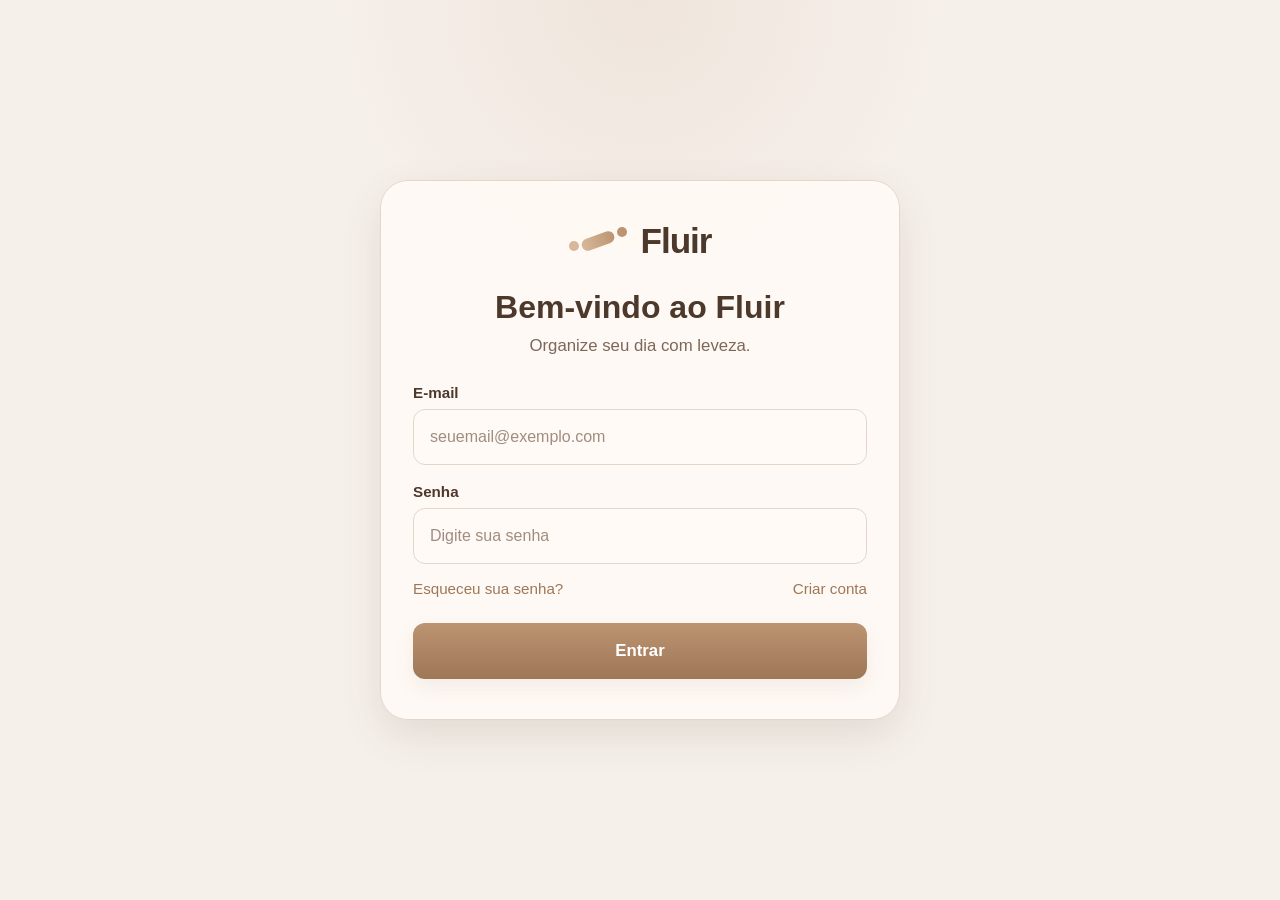
==== index.html @ 63156b7a "Add files via upload" ====
<!DOCTYPE html>
<html lang="pt-BR" data-theme="claro">
<head>
  <meta charset="UTF-8" />
  <meta name="viewport" content="width=device-width, initial-scale=1.0" />
  <title>Fluir | Login</title>

  <link rel="stylesheet" href="./assets/css/global.css" />
  <link rel="stylesheet" href="./assets/css/components.css" />
  <link rel="stylesheet" href="./assets/css/login.css" />
</head>
<body>
  <main class="login-page">
    <section class="login-card">
      <div class="brand">
        <div class="brand-icon">
          <span class="dot dot-left"></span>
          <span class="curve"></span>
          <span class="dot dot-right"></span>
        </div>
        <h1>Fluir</h1>
      </div>

      <div class="login-header">
        <h2>Bem-vindo ao Fluir</h2>
        <p>Organize seu dia com leveza.</p>
      </div>

      <form id="loginForm" class="login-form">
        <div class="input-group">
          <label for="email">E-mail</label>
          <input
            type="email"
            id="email"
            name="email"
            placeholder="seuemail@exemplo.com"
            required
          />
        </div>

        <div class="input-group">
          <label for="senha">Senha</label>
          <input
            type="password"
            id="senha"
            name="senha"
            placeholder="Digite sua senha"
            required
          />
        </div>

        <div class="login-links">
          <a href="#" id="forgotPassword">Esqueceu sua senha?</a>
          <a href="#" id="registerLink">Criar conta</a>
        </div>

        <button type="submit" class="btn-primary">Entrar</button>
      </form>
    </section>
  </main>

  <script src="./assets/js/core/storage.js"></script>
  <script src="./assets/js/core/session.js"></script>
  <script src="./assets/js/core/theme.js"></script>
  <script src="./assets/js/core/utils.js"></script>

  <script src="./assets/js/services/user.service.js"></script>
  <script src="./assets/js/services/preferences.service.js"></script>

  <script src="./assets/js/ui/toast.js"></script>
  <script src="./assets/js/app-init.js"></script>
  <script src="./assets/js/pages/auth.js"></script>
</body>
</html>
---- assets/css/global.css ----
:root,
html[data-theme="claro"] {
  --bg: #f6f0eb;
  --surface: #fffaf6;
  --surface-2: #f2e8df;
  --border: #e4d6ca;

  --text: #4d382c;
  --text-soft: #7d6759;

  --primary: #bc9471;
  --primary-dark: #9e7757;
  --primary-light: #d8b89a;

  --white: #ffffff;
  --danger: #b96b6b;
  --success: #6f8f68;

  --shadow-sm: 0 8px 20px rgba(93, 62, 39, 0.08);
  --shadow-md: 0 16px 40px rgba(93, 62, 39, 0.12);

  --radius-sm: 12px;
  --radius-md: 20px;
  --radius-lg: 28px;

  --transition: 0.25s ease;
}

html[data-theme="escuro"] {
  --bg: #201814;
  --surface: #2b211c;
  --surface-2: #352922;
  --border: #44342c;

  --text: #f3e9df;
  --text-soft: #ccb8aa;

  --primary: #c69a72;
  --primary-dark: #ac7f59;
  --primary-light: #dfbf9d;

  --white: #ffffff;
  --danger: #d59c96;
  --success: #9fbc93;

  --shadow-sm: 0 8px 20px rgba(0, 0, 0, 0.2);
  --shadow-md: 0 16px 40px rgba(0, 0, 0, 0.28);

  --radius-sm: 12px;
  --radius-md: 20px;
  --radius-lg: 28px;

  --transition: 0.25s ease;
}

html[data-theme="sepia"] {
  --bg: #efe2d3;
  --surface: #fbf3eb;
  --surface-2: #ead9c7;
  --border: #dbc6b1;

  --text: #5a4132;
  --text-soft: #8a6e5b;

  --primary: #b98a62;
  --primary-dark: #966845;
  --primary-light: #ddbc9c;

  --white: #ffffff;
  --danger: #b97972;
  --success: #78936e;

  --shadow-sm: 0 8px 20px rgba(93, 62, 39, 0.08);
  --shadow-md: 0 16px 40px rgba(93, 62, 39, 0.14);

  --radius-sm: 12px;
  --radius-md: 20px;
  --radius-lg: 28px;

  --transition: 0.25s ease;
}

* {
  margin: 0;
  padding: 0;
  box-sizing: border-box;
}

html {
  font-size: 16px;
  scroll-behavior: smooth;
}

body {
  min-height: 100vh;
  background: var(--bg);
  color: var(--text);
  font-family: "Nunito", "Segoe UI", Arial, sans-serif;
  transition: background 0.25s ease, color 0.25s ease;
}

button,
input,
textarea,
select {
  font: inherit;
}

button {
  cursor: pointer;
  border: none;
}

a {
  text-decoration: none;
  color: inherit;
}

img {
  display: block;
  max-width: 100%;
}
---- assets/css/components.css ----
.toast {
  position: fixed;
  right: 24px;
  bottom: 24px;
  min-width: 240px;
  max-width: 320px;
  padding: 14px 18px;
  border-radius: 14px;
  background: var(--surface);
  border: 1px solid var(--border);
  box-shadow: var(--shadow-md);
  color: var(--text);
  opacity: 0;
  transform: translateY(16px);
  transition: var(--transition);
  z-index: 9999;
}

.toast.show {
  opacity: 1;
  transform: translateY(0);
}

.toast-success {
  border-left: 4px solid var(--success);
}

.toast-error {
  border-left: 4px solid var(--danger);
}

.btn-small-link {
  display: inline-flex;
  align-items: center;
  justify-content: center;
  height: 40px;
  padding: 0 14px;
  border-radius: 12px;
  background: var(--surface-2);
  color: var(--text);
  font-weight: 600;
}
---- assets/css/login.css ----
.login-page {
  min-height: 100vh;
  display: flex;
  align-items: center;
  justify-content: center;
  padding: 24px;
  background:
    radial-gradient(circle at top, rgba(188, 148, 113, 0.12), transparent 30%),
    var(--bg);
}

.login-card {
  width: 100%;
  max-width: 520px;
  background: rgba(255, 250, 246, 0.92);
  border: 1px solid var(--border);
  border-radius: var(--radius-lg);
  box-shadow: var(--shadow-md);
  padding: 40px 32px;
  backdrop-filter: blur(10px);
}

.brand {
  display: flex;
  align-items: center;
  justify-content: center;
  gap: 14px;
  margin-bottom: 28px;
}

.brand h1 {
  font-size: 2.2rem;
  font-weight: 700;
  letter-spacing: -0.03em;
  color: var(--text);
}

.brand-icon {
  position: relative;
  width: 58px;
  height: 28px;
}

.brand-icon .dot {
  position: absolute;
  width: 10px;
  height: 10px;
  border-radius: 50%;
  background: var(--primary-light);
}

.brand-icon .dot-left {
  left: 0;
  bottom: 4px;
}

.brand-icon .dot-right {
  right: 0;
  top: 0;
  background: var(--primary);
}

.brand-icon .curve {
  position: absolute;
  left: 12px;
  right: 12px;
  top: 8px;
  height: 12px;
  border-radius: 999px;
  background: linear-gradient(90deg, #d8b89a 0%, #bc9471 100%);
  transform: rotate(-20deg);
}

.login-header {
  text-align: center;
  margin-bottom: 28px;
}

.login-header h2 {
  font-size: 2rem;
  margin-bottom: 10px;
  color: var(--text);
}

.login-header p {
  color: var(--text-soft);
  font-size: 1.05rem;
}

.login-form {
  display: flex;
  flex-direction: column;
  gap: 18px;
}

.input-group {
  display: flex;
  flex-direction: column;
  gap: 8px;
}

.input-group label {
  font-size: 0.95rem;
  font-weight: 600;
  color: var(--text);
}

.input-group input {
  width: 100%;
  height: 56px;
  padding: 0 16px;
  border: 1px solid var(--border);
  border-radius: var(--radius-sm);
  background: var(--surface);
  color: var(--text);
  transition: var(--transition);
}

.input-group input::placeholder {
  color: #a18d80;
}

.input-group input:focus {
  outline: none;
  border-color: var(--primary);
  box-shadow: 0 0 0 4px rgba(188, 148, 113, 0.16);
}

.login-links {
  display: flex;
  justify-content: space-between;
  align-items: center;
  gap: 12px;
  margin-top: -2px;
  margin-bottom: 8px;
}

.login-links a {
  font-size: 0.95rem;
  color: var(--primary-dark);
  transition: var(--transition);
}

.login-links a:hover {
  opacity: 0.8;
}

.btn-primary {
  width: 100%;
  height: 56px;
  border-radius: var(--radius-sm);
  background: linear-gradient(180deg, var(--primary) 0%, var(--primary-dark) 100%);
  color: var(--white);
  font-size: 1.05rem;
  font-weight: 700;
  transition: var(--transition);
  box-shadow: var(--shadow-sm);
}

.btn-primary:hover {
  transform: translateY(-1px);
  filter: brightness(1.02);
}

.form-message {
  min-height: 24px;
  text-align: center;
  font-size: 0.95rem;
  color: var(--danger);
}

.form-message.success {
  color: var(--success);
}

@media (max-width: 600px) {
  .login-card {
    padding: 32px 20px;
  }

  .brand h1 {
    font-size: 1.9rem;
  }

  .login-header h2 {
    font-size: 1.7rem;
  }

  .login-links {
    flex-direction: column;
    align-items: flex-start;
  }
}
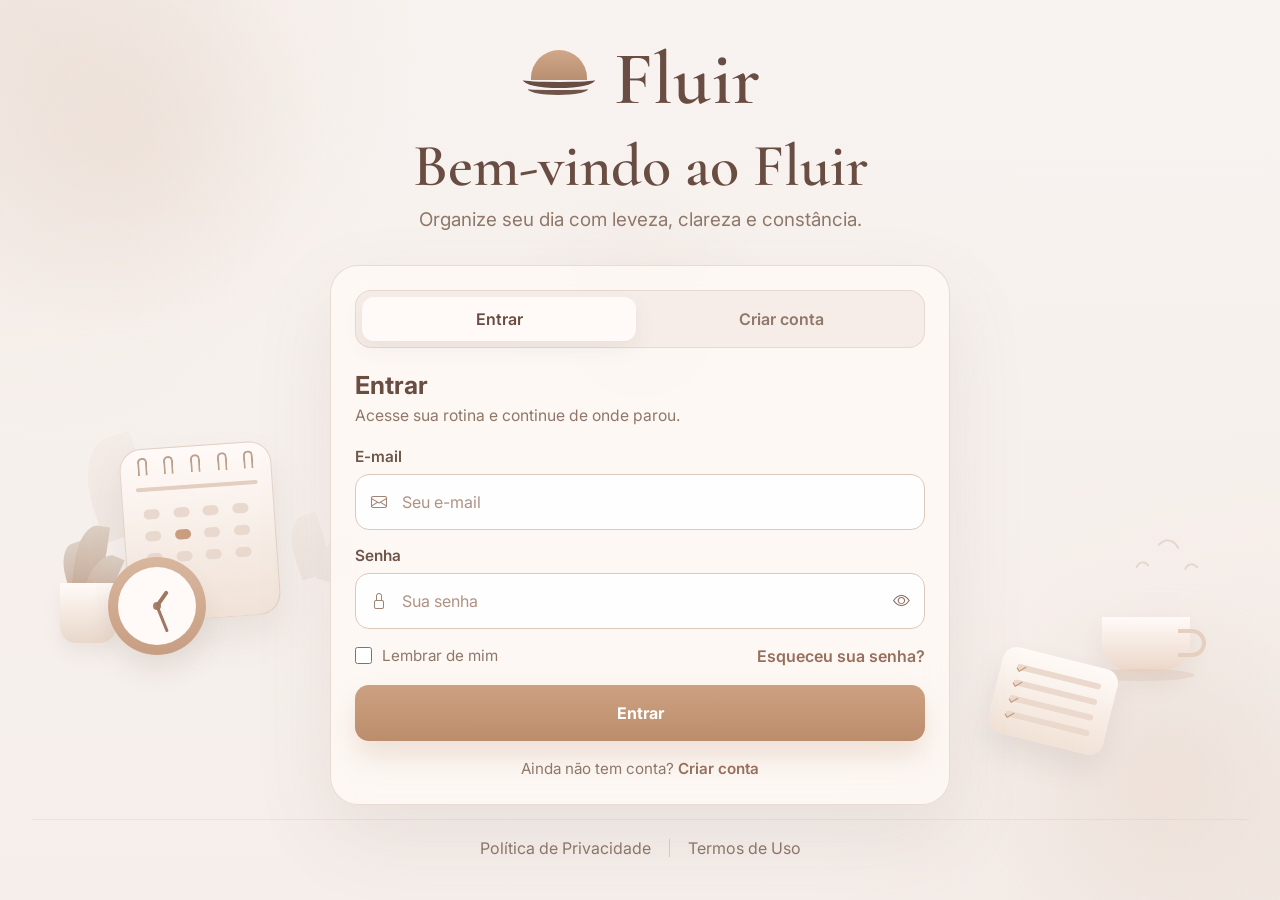
==== commit 9dd0ae77: "Nova versão completa do Fluir" ====
--- a/index.html
+++ b/index.html
@@ -1,74 +1,357 @@
-<!DOCTYPE html>
-<html lang="pt-BR" data-theme="claro">
-<head>
-  <meta charset="UTF-8" />
-  <meta name="viewport" content="width=device-width, initial-scale=1.0" />
-  <title>Fluir | Login</title>
-
-  <link rel="stylesheet" href="./assets/css/global.css" />
-  <link rel="stylesheet" href="./assets/css/components.css" />
-  <link rel="stylesheet" href="./assets/css/login.css" />
-</head>
-<body>
-  <main class="login-page">
-    <section class="login-card">
-      <div class="brand">
-        <div class="brand-icon">
-          <span class="dot dot-left"></span>
-          <span class="curve"></span>
-          <span class="dot dot-right"></span>
-        </div>
-        <h1>Fluir</h1>
-      </div>
-
-      <div class="login-header">
-        <h2>Bem-vindo ao Fluir</h2>
-        <p>Organize seu dia com leveza.</p>
-      </div>
-
-      <form id="loginForm" class="login-form">
-        <div class="input-group">
-          <label for="email">E-mail</label>
-          <input
-            type="email"
-            id="email"
-            name="email"
-            placeholder="seuemail@exemplo.com"
-            required
-          />
-        </div>
-
-        <div class="input-group">
-          <label for="senha">Senha</label>
-          <input
-            type="password"
-            id="senha"
-            name="senha"
-            placeholder="Digite sua senha"
-            required
-          />
-        </div>
-
-        <div class="login-links">
-          <a href="#" id="forgotPassword">Esqueceu sua senha?</a>
-          <a href="#" id="registerLink">Criar conta</a>
-        </div>
-
-        <button type="submit" class="btn-primary">Entrar</button>
-      </form>
-    </section>
-  </main>
-
-  <script src="./assets/js/core/storage.js"></script>
-  <script src="./assets/js/core/session.js"></script>
-  <script src="./assets/js/core/theme.js"></script>
-  <script src="./assets/js/core/utils.js"></script>
-
-  <script src="./assets/js/services/user.service.js"></script>
-  <script src="./assets/js/services/preferences.service.js"></script>
-
-  <script src="./assets/js/ui/toast.js"></script>
-  <script src="./assets/js/app-init.js"></script>
-  <script src="./assets/js/pages/auth.js"></script>
-</body>
+<!DOCTYPE html>
+<html lang="pt-BR">
+<head>
+  <!-- ========================================
+       CONFIGURAÇÕES BÁSICAS
+  ========================================= -->
+  <meta charset="UTF-8" />
+  <meta name="viewport" content="width=device-width, initial-scale=1.0" />
+  <title>Fluir | Acesso</title>
+
+  <!-- ========================================
+       FONTES
+  ========================================= -->
+  <link rel="preconnect" href="https://fonts.googleapis.com">
+  <link rel="preconnect" href="https://fonts.gstatic.com" crossorigin>
+  <link
+    href="https://fonts.googleapis.com/css2?family=Cormorant+Garamond:wght@500;600;700&family=Inter:wght@400;500;600;700&display=swap"
+    rel="stylesheet"
+  />
+
+  <!-- ========================================
+       ÍCONES
+  ========================================= -->
+  <link
+    rel="stylesheet"
+    href="https://cdn.jsdelivr.net/npm/bootstrap-icons@1.11.3/font/bootstrap-icons.min.css"
+  />
+
+  <!-- ========================================
+       CSS DA TELA DE LOGIN/CADASTRO
+  ========================================= -->
+  <link rel="stylesheet" href="css/style.css" />
+</head>
+<body>
+  <main class="auth-page">
+    <!-- ========================================
+         ELEMENTOS DECORATIVOS DE FUNDO
+    ========================================= -->
+    <div class="bg-orb bg-orb-1"></div>
+    <div class="bg-orb bg-orb-2"></div>
+    <div class="bg-orb bg-orb-3"></div>
+
+    <section class="auth-shell">
+      <!-- ========================================
+           TOPO / MARCA / TEXTO PRINCIPAL
+      ========================================= -->
+      <header class="brand-header">
+        <div class="brand">
+          <!-- Logo visual do Fluir -->
+          <div class="brand-mark" aria-hidden="true">
+            <span class="brand-sun"></span>
+            <span class="brand-wave brand-wave-1"></span>
+            <span class="brand-wave brand-wave-2"></span>
+          </div>
+
+          <!-- Nome da marca -->
+          <div class="brand-text">
+            <h1>Fluir</h1>
+          </div>
+        </div>
+
+        <!-- Título e subtítulo dinâmicos -->
+        <div class="hero-copy">
+          <h2 id="heroTitle">Bem-vindo ao Fluir</h2>
+          <p id="heroSubtitle">Organize seu dia com leveza, clareza e constância.</p>
+        </div>
+      </header>
+
+      <!-- ========================================
+           ÁREA PRINCIPAL DA AUTENTICAÇÃO
+      ========================================= -->
+      <section class="auth-stage">
+        <!-- ========================================
+             ILUSTRAÇÃO DECORATIVA ESQUERDA
+        ========================================= -->
+        <aside class="auth-visual" aria-hidden="true">
+          <div class="visual-leaf visual-leaf-1"></div>
+          <div class="visual-leaf visual-leaf-2"></div>
+
+          <div class="desk-scene">
+            <div class="plant">
+              <span class="plant-leaf leaf-a"></span>
+              <span class="plant-leaf leaf-b"></span>
+              <span class="plant-leaf leaf-c"></span>
+              <span class="plant-pot"></span>
+            </div>
+
+            <div class="calendar-card">
+              <div class="calendar-rings">
+                <span></span><span></span><span></span><span></span><span></span>
+              </div>
+
+              <div class="calendar-top-line"></div>
+
+              <div class="calendar-grid">
+                <span></span><span></span><span></span><span></span>
+                <span></span><span class="active"></span><span></span><span></span>
+                <span></span><span></span><span></span><span></span>
+              </div>
+            </div>
+
+            <div class="clock">
+              <div class="clock-face">
+                <span class="clock-dot"></span>
+                <span class="clock-hand hour"></span>
+                <span class="clock-hand minute"></span>
+              </div>
+            </div>
+          </div>
+        </aside>
+
+        <!-- ========================================
+             CARD CENTRAL DE LOGIN/CADASTRO
+        ========================================= -->
+        <section class="auth-card">
+          <!-- Botões para alternar entre Entrar e Criar conta -->
+          <div class="card-top">
+            <div class="segment-control" role="tablist" aria-label="Alternar formulários">
+              <button
+                class="segment-btn active"
+                id="showLoginBtn"
+                type="button"
+                role="tab"
+                aria-selected="true"
+              >
+                Entrar
+              </button>
+
+              <button
+                class="segment-btn"
+                id="showRegisterBtn"
+                type="button"
+                role="tab"
+                aria-selected="false"
+              >
+                Criar conta
+              </button>
+            </div>
+          </div>
+
+          <div class="form-area">
+            <!-- ========================================
+                 FORMULÁRIO DE LOGIN
+            ========================================= -->
+            <form id="loginForm" class="auth-form active" novalidate>
+              <div class="form-header">
+                <h3>Entrar</h3>
+                <p>Acesse sua rotina e continue de onde parou.</p>
+              </div>
+
+              <div class="field">
+                <label for="loginEmail">E-mail</label>
+                <div class="input-wrap">
+                  <i class="bi bi-envelope"></i>
+                  <input
+                    id="loginEmail"
+                    name="loginEmail"
+                    type="email"
+                    placeholder="Seu e-mail"
+                    autocomplete="email"
+                  />
+                </div>
+              </div>
+
+              <div class="field">
+                <label for="loginPassword">Senha</label>
+                <div class="input-wrap password-wrap">
+                  <i class="bi bi-lock"></i>
+                  <input
+                    id="loginPassword"
+                    name="loginPassword"
+                    type="password"
+                    placeholder="Sua senha"
+                    autocomplete="current-password"
+                  />
+                  <!-- Botão de mostrar/ocultar senha -->
+                  <button
+                    class="password-toggle"
+                    type="button"
+                    data-toggle-password="loginPassword"
+                    aria-label="Mostrar ou ocultar senha"
+                  >
+                    <i class="bi bi-eye"></i>
+                  </button>
+                </div>
+              </div>
+
+              <!-- Opções extras do login -->
+              <div class="form-row">
+                <label class="check-control">
+                  <input type="checkbox" id="rememberMe" />
+                  <span>Lembrar de mim</span>
+                </label>
+
+                <a href="#" class="inline-link">Esqueceu sua senha?</a>
+              </div>
+
+              <!-- Botão principal -->
+              <button type="submit" class="primary-btn">
+                Entrar
+              </button>
+
+              <!-- Troca para cadastro -->
+              <p class="switch-text">
+                Ainda não tem conta?
+                <button type="button" class="text-btn" id="switchToRegister">
+                  Criar conta
+                </button>
+              </p>
+            </form>
+
+            <!-- ========================================
+                 FORMULÁRIO DE CADASTRO
+            ========================================= -->
+            <form id="registerForm" class="auth-form" novalidate>
+              <div class="form-header">
+                <h3>Criar conta</h3>
+                <p>Comece a organizar sua rotina com mais clareza.</p>
+              </div>
+
+              <div class="field">
+                <label for="registerName">Nome completo</label>
+                <div class="input-wrap">
+                  <i class="bi bi-person"></i>
+                  <input
+                    id="registerName"
+                    name="registerName"
+                    type="text"
+                    placeholder="Seu nome completo"
+                    autocomplete="name"
+                  />
+                </div>
+              </div>
+
+              <div class="field">
+                <label for="registerEmail">E-mail</label>
+                <div class="input-wrap">
+                  <i class="bi bi-envelope"></i>
+                  <input
+                    id="registerEmail"
+                    name="registerEmail"
+                    type="email"
+                    placeholder="Seu melhor e-mail"
+                    autocomplete="email"
+                  />
+                </div>
+              </div>
+
+              <div class="field">
+                <label for="registerPassword">Senha</label>
+                <div class="input-wrap password-wrap">
+                  <i class="bi bi-lock"></i>
+                  <input
+                    id="registerPassword"
+                    name="registerPassword"
+                    type="password"
+                    placeholder="Crie uma senha segura"
+                    autocomplete="new-password"
+                  />
+                  <button
+                    class="password-toggle"
+                    type="button"
+                    data-toggle-password="registerPassword"
+                    aria-label="Mostrar ou ocultar senha"
+                  >
+                    <i class="bi bi-eye"></i>
+                  </button>
+                </div>
+              </div>
+
+              <div class="field">
+                <label for="registerConfirmPassword">Confirmar senha</label>
+                <div class="input-wrap password-wrap">
+                  <i class="bi bi-shield-lock"></i>
+                  <input
+                    id="registerConfirmPassword"
+                    name="registerConfirmPassword"
+                    type="password"
+                    placeholder="Repita sua senha"
+                    autocomplete="new-password"
+                  />
+                  <button
+                    class="password-toggle"
+                    type="button"
+                    data-toggle-password="registerConfirmPassword"
+                    aria-label="Mostrar ou ocultar senha"
+                  >
+                    <i class="bi bi-eye"></i>
+                  </button>
+                </div>
+              </div>
+
+              <!-- Aceite dos termos -->
+              <label class="check-control terms-control">
+                <input type="checkbox" id="terms" />
+                <span>Concordo com os Termos de Uso e a Política de Privacidade</span>
+              </label>
+
+              <button type="submit" class="primary-btn">
+                Criar conta
+              </button>
+
+              <!-- Troca para login -->
+              <p class="switch-text">
+                Já tem uma conta?
+                <button type="button" class="text-btn" id="switchToLogin">
+                  Entrar
+                </button>
+              </p>
+            </form>
+
+            <!-- Área de mensagem dinâmica -->
+            <div id="formMessage" class="form-message" role="status" aria-live="polite"></div>
+          </div>
+        </section>
+
+        <!-- ========================================
+             ILUSTRAÇÃO DECORATIVA DIREITA
+        ========================================= -->
+        <aside class="auth-visual auth-visual-right" aria-hidden="true">
+          <div class="steam steam-1"></div>
+          <div class="steam steam-2"></div>
+          <div class="steam steam-3"></div>
+
+          <div class="cup-area">
+            <div class="cup"></div>
+            <div class="cup-shadow"></div>
+          </div>
+
+          <div class="notepad">
+            <div class="notepad-lines">
+              <span></span>
+              <span></span>
+              <span></span>
+              <span></span>
+            </div>
+          </div>
+        </aside>
+      </section>
+
+      <!-- ========================================
+           RODAPÉ
+      ========================================= -->
+      <footer class="auth-footer">
+        <a href="#">Política de Privacidade</a>
+        <span class="divider"></span>
+        <a href="#">Termos de Uso</a>
+      </footer>
+    </section>
+  </main>
+
+  <!-- ========================================
+       JS DA AUTENTICAÇÃO
+  ========================================= -->
+  <script src="js/script.js"></script>
+</body>
 </html>
--- a/css/style.css
+++ b/css/style.css
@@ -0,0 +1,935 @@
+/* ========================================
+   VARIÁVEIS GLOBAIS
+   Cores, sombras, bordas e transições
+======================================== */
+:root {
+  --bg: #f7f1ed;
+  --bg-soft: #f3ebe6;
+  --surface: rgba(255, 250, 247, 0.78);
+  --surface-strong: #fffaf7;
+  --border: #e8dad0;
+  --border-strong: #dcc8bc;
+  --text: #6e564a;
+  --text-soft: #8f7769;
+  --title: #694d42;
+  --primary: #c89c7d;
+  --primary-hover: #bb8c6a;
+  --primary-deep: #ae7e5d;
+  --shadow-lg: 0 30px 80px rgba(110, 86, 74, 0.10);
+  --shadow-md: 0 14px 34px rgba(110, 86, 74, 0.08);
+  --focus: 0 0 0 4px rgba(200, 156, 125, 0.16);
+  --radius-xl: 28px;
+  --radius-lg: 18px;
+  --radius-md: 14px;
+  --transition: 220ms ease;
+}
+
+/* ========================================
+   RESET BÁSICO
+======================================== */
+* {
+  margin: 0;
+  padding: 0;
+  box-sizing: border-box;
+}
+
+html {
+  font-size: 16px;
+}
+
+body {
+  min-height: 100vh;
+  font-family: "Inter", sans-serif;
+  color: var(--text);
+  background:
+    radial-gradient(circle at top left, rgba(222, 201, 186, 0.30), transparent 28%),
+    radial-gradient(circle at bottom right, rgba(226, 207, 194, 0.22), transparent 30%),
+    linear-gradient(180deg, #f8f3f0 0%, #f5eeea 100%);
+}
+
+button,
+input {
+  font: inherit;
+}
+
+button {
+  cursor: pointer;
+}
+
+a {
+  color: inherit;
+  text-decoration: none;
+}
+
+/* ========================================
+   ESTRUTURA PRINCIPAL DA TELA DE ACESSO
+======================================== */
+.auth-page {
+  min-height: 100vh;
+  display: grid;
+  place-items: center;
+  padding: 32px;
+  position: relative;
+  overflow: hidden;
+}
+
+.auth-shell {
+  width: 100%;
+  max-width: 1400px;
+  position: relative;
+  z-index: 2;
+}
+
+/* ========================================
+   TOPO / MARCA / TEXTO DE APRESENTAÇÃO
+======================================== */
+.brand-header {
+  text-align: center;
+  margin-bottom: 34px;
+}
+
+.brand {
+  display: inline-flex;
+  align-items: center;
+  gap: 16px;
+  margin-bottom: 18px;
+}
+
+/* Ícone visual da marca */
+.brand-mark {
+  position: relative;
+  width: 78px;
+  height: 58px;
+}
+
+.brand-sun {
+  position: absolute;
+  top: 0;
+  left: 11px;
+  width: 56px;
+  height: 30px;
+  border-radius: 56px 56px 0 0;
+  background: linear-gradient(180deg, #d0a789 0%, #b98f72 100%);
+}
+
+.brand-wave {
+  position: absolute;
+  left: 3px;
+  border-bottom: 6px solid var(--title);
+  border-radius: 50%;
+  background: transparent;
+}
+
+.brand-wave-1 {
+  top: 22px;
+  width: 72px;
+  height: 16px;
+}
+
+.brand-wave-2 {
+  top: 33px;
+  left: 8px;
+  width: 60px;
+  height: 12px;
+  border-bottom-width: 5px;
+  opacity: 0.95;
+}
+
+/* Nome da marca */
+.brand-text h1 {
+  font-family: "Cormorant Garamond", serif;
+  font-size: 4.7rem;
+  line-height: 1;
+  font-weight: 600;
+  letter-spacing: 0.2px;
+  color: var(--title);
+}
+
+/* Título e subtítulo do hero */
+.hero-copy h2 {
+  font-family: "Cormorant Garamond", serif;
+  font-size: 3.75rem;
+  line-height: 1.06;
+  font-weight: 600;
+  color: var(--title);
+  margin-bottom: 10px;
+}
+
+.hero-copy p {
+  font-size: 1.18rem;
+  color: var(--text-soft);
+}
+
+/* ========================================
+   ÁREA CENTRAL: ILUSTRAÇÕES + CARD
+======================================== */
+.auth-stage {
+  position: relative;
+  display: grid;
+  grid-template-columns: 1fr minmax(520px, 620px) 1fr;
+  align-items: center;
+  gap: 24px;
+  min-height: 470px;
+  margin-top: 8px;
+}
+
+/* ========================================
+   CARD PRINCIPAL DE LOGIN/CADASTRO
+======================================== */
+.auth-card {
+  position: relative;
+  z-index: 4;
+  background: var(--surface);
+  backdrop-filter: blur(18px);
+  -webkit-backdrop-filter: blur(18px);
+  border: 1px solid rgba(232, 218, 208, 0.95);
+  border-radius: var(--radius-xl);
+  box-shadow: var(--shadow-lg);
+  overflow: hidden;
+}
+
+.card-top {
+  padding: 24px 24px 0;
+}
+
+/* Botões Entrar / Criar conta */
+.segment-control {
+  display: flex;
+  background: #f6ede8;
+  border: 1px solid rgba(220, 200, 188, 0.55);
+  padding: 6px;
+  border-radius: 16px;
+  gap: 8px;
+}
+
+.segment-btn {
+  flex: 1;
+  border: none;
+  background: transparent;
+  color: var(--text-soft);
+  font-weight: 600;
+  border-radius: 12px;
+  padding: 12px 16px;
+  transition: var(--transition);
+}
+
+.segment-btn.active {
+  background: #fffaf7;
+  color: var(--title);
+  box-shadow: 0 8px 20px rgba(110, 86, 74, 0.08);
+}
+
+.form-area {
+  padding: 22px 24px 26px;
+}
+
+/* Formulários */
+.auth-form {
+  display: none;
+  animation: fadeUp 240ms ease;
+}
+
+.auth-form.active {
+  display: block;
+}
+
+/* Cabeçalho interno do formulário */
+.form-header {
+  margin-bottom: 22px;
+}
+
+.form-header h3 {
+  font-size: 1.55rem;
+  color: var(--title);
+  margin-bottom: 6px;
+}
+
+.form-header p {
+  color: var(--text-soft);
+  font-size: 0.98rem;
+}
+
+/* ========================================
+   CAMPOS DE FORMULÁRIO
+======================================== */
+.field {
+  margin-bottom: 16px;
+}
+
+.field label {
+  display: block;
+  margin-bottom: 8px;
+  font-size: 0.96rem;
+  font-weight: 600;
+  color: var(--text);
+}
+
+.input-wrap {
+  position: relative;
+  display: flex;
+  align-items: center;
+}
+
+.input-wrap i {
+  position: absolute;
+  left: 16px;
+  font-size: 1rem;
+  color: #a18372;
+  pointer-events: none;
+}
+
+.input-wrap input {
+  width: 100%;
+  height: 56px;
+  border-radius: var(--radius-md);
+  border: 1px solid var(--border-strong);
+  background: rgba(255, 255, 255, 0.86);
+  outline: none;
+  padding: 0 16px 0 46px;
+  color: var(--title);
+  transition: var(--transition);
+}
+
+.input-wrap input::placeholder {
+  color: #ad9385;
+}
+
+.input-wrap input:focus {
+  border-color: var(--primary);
+  box-shadow: var(--focus);
+}
+
+/* Campo com botão de mostrar senha */
+.password-wrap input {
+  padding-right: 52px;
+}
+
+.password-toggle {
+  position: absolute;
+  right: 12px;
+  width: 36px;
+  height: 36px;
+  border: none;
+  background: transparent;
+  color: #8f6f5d;
+  border-radius: 10px;
+  display: flex;
+  align-items: center;
+  justify-content: center;
+  z-index: 3;
+}
+
+.password-toggle i {
+  font-size: 1.05rem;
+  color: #8f6f5d;
+}
+
+.password-toggle:hover {
+  background: rgba(200, 156, 125, 0.10);
+  color: #6b5145;
+}
+
+/* ========================================
+   CHECKBOX / LINKS / BOTÕES
+======================================== */
+.form-row {
+  display: flex;
+  align-items: center;
+  justify-content: space-between;
+  gap: 16px;
+  margin: 6px 0 18px;
+}
+
+.check-control {
+  display: inline-flex;
+  align-items: flex-start;
+  gap: 10px;
+  color: var(--text-soft);
+  font-size: 0.95rem;
+  line-height: 1.45;
+}
+
+.check-control input {
+  accent-color: var(--primary);
+  width: 17px;
+  height: 17px;
+  margin-top: 2px;
+}
+
+.terms-control {
+  margin: 4px 0 18px;
+}
+
+.inline-link,
+.text-btn {
+  color: #986f5b;
+  background: none;
+  border: none;
+  font-weight: 600;
+  transition: var(--transition);
+}
+
+.inline-link:hover,
+.text-btn:hover {
+  color: var(--title);
+}
+
+.primary-btn {
+  width: 100%;
+  height: 56px;
+  border: none;
+  border-radius: 14px;
+  color: #fff;
+  font-weight: 700;
+  font-size: 1rem;
+  background: linear-gradient(180deg, #cca181 0%, #bc8d6c 100%);
+  box-shadow: 0 16px 28px rgba(188, 141, 108, 0.22);
+  transition: var(--transition);
+}
+
+.primary-btn:hover {
+  transform: translateY(-1px);
+  background: linear-gradient(180deg, #c49776 0%, #b78462 100%);
+}
+
+.primary-btn:active {
+  transform: translateY(0);
+}
+
+.switch-text {
+  margin-top: 18px;
+  text-align: center;
+  color: var(--text-soft);
+  font-size: 0.95rem;
+}
+
+/* ========================================
+   MENSAGEM DE ERRO / SUCESSO
+======================================== */
+.form-message {
+  min-height: 24px;
+  margin-top: 16px;
+  padding: 12px 14px;
+  border-radius: 12px;
+  font-size: 0.95rem;
+  display: none;
+}
+
+.form-message.show {
+  display: block;
+}
+
+.form-message.success {
+  background: rgba(177, 213, 186, 0.22);
+  color: #51735a;
+  border: 1px solid rgba(131, 173, 141, 0.28);
+}
+
+.form-message.error {
+  background: rgba(226, 182, 182, 0.18);
+  color: #915d5d;
+  border: 1px solid rgba(208, 147, 147, 0.26);
+}
+
+/* ========================================
+   RODAPÉ
+======================================== */
+.auth-footer {
+  display: flex;
+  justify-content: center;
+  align-items: center;
+  gap: 18px;
+  padding-top: 18px;
+  margin-top: 14px;
+  border-top: 1px solid rgba(194, 171, 157, 0.18);
+  color: var(--text-soft);
+}
+
+.auth-footer a:hover {
+  color: var(--title);
+}
+
+.divider {
+  width: 1px;
+  height: 18px;
+  background: rgba(170, 146, 131, 0.36);
+}
+
+/* ========================================
+   ILUSTRAÇÕES DECORATIVAS LATERAIS
+======================================== */
+.auth-visual {
+  position: relative;
+  min-height: 320px;
+  pointer-events: none;
+}
+
+.desk-scene {
+  position: absolute;
+  left: 20px;
+  bottom: 40px;
+  width: 320px;
+  height: 300px;
+}
+
+/* Folhas decorativas */
+.visual-leaf {
+  position: absolute;
+  opacity: 0.20;
+  filter: blur(0.2px);
+}
+
+.visual-leaf::before,
+.visual-leaf::after {
+  content: "";
+  position: absolute;
+  background: linear-gradient(180deg, #eadacf 0%, #d9c2b4 100%);
+  border-radius: 60% 0 60% 0;
+}
+
+.visual-leaf-1 {
+  left: 42px;
+  top: 54px;
+  width: 120px;
+  height: 140px;
+}
+
+.visual-leaf-1::before {
+  width: 58px;
+  height: 100px;
+  left: 14px;
+  top: 8px;
+  transform: rotate(-18deg);
+}
+
+.visual-leaf-1::after {
+  width: 46px;
+  height: 80px;
+  left: 60px;
+  top: 34px;
+  transform: rotate(18deg);
+}
+
+.visual-leaf-2 {
+  left: 250px;
+  bottom: 92px;
+  width: 80px;
+  height: 96px;
+}
+
+.visual-leaf-2::before {
+  width: 34px;
+  height: 62px;
+  left: 10px;
+  top: 8px;
+  transform: rotate(-18deg);
+}
+
+.visual-leaf-2::after {
+  width: 28px;
+  height: 50px;
+  left: 40px;
+  top: 26px;
+  transform: rotate(16deg);
+}
+
+/* Plantinha */
+.plant {
+  position: absolute;
+  left: 0;
+  bottom: 12px;
+  width: 78px;
+  height: 118px;
+}
+
+.plant-leaf {
+  position: absolute;
+  background: linear-gradient(180deg, #ddd0c5 0%, #c7ae9c 100%);
+  border-radius: 60% 0 60% 0;
+}
+
+.leaf-a {
+  width: 28px;
+  height: 54px;
+  left: 12px;
+  top: 18px;
+  transform: rotate(-18deg);
+}
+
+.leaf-b {
+  width: 30px;
+  height: 60px;
+  left: 24px;
+  top: 0;
+  transform: rotate(8deg);
+}
+
+.leaf-c {
+  width: 26px;
+  height: 48px;
+  left: 38px;
+  top: 28px;
+  transform: rotate(24deg);
+}
+
+.plant-pot {
+  position: absolute;
+  left: 8px;
+  bottom: 0;
+  width: 56px;
+  height: 60px;
+  border-radius: 0 0 16px 16px;
+  background: linear-gradient(180deg, #fffaf7 0%, #e9d7ca 100%);
+  box-shadow: 0 10px 18px rgba(110, 86, 74, 0.08);
+}
+
+/* Calendário */
+.calendar-card {
+  position: absolute;
+  left: 72px;
+  bottom: 36px;
+  width: 152px;
+  height: 174px;
+  border-radius: 22px;
+  background: linear-gradient(180deg, #fffaf8 0%, #f0e2d7 100%);
+  border: 1px solid rgba(220, 200, 188, 0.74);
+  box-shadow: 0 20px 36px rgba(110, 86, 74, 0.10);
+  transform: rotate(-4deg);
+}
+
+.calendar-rings {
+  display: flex;
+  justify-content: space-evenly;
+  padding-top: 8px;
+}
+
+.calendar-rings span {
+  width: 10px;
+  height: 18px;
+  border: 2px solid #bca08e;
+  border-bottom: none;
+  border-radius: 8px 8px 0 0;
+}
+
+.calendar-top-line {
+  width: calc(100% - 28px);
+  height: 4px;
+  border-radius: 999px;
+  background: #e2cfc0;
+  margin: 12px auto 18px;
+}
+
+.calendar-grid {
+  display: grid;
+  grid-template-columns: repeat(4, 1fr);
+  gap: 12px 8px;
+  padding: 0 20px;
+}
+
+.calendar-grid span {
+  width: 16px;
+  height: 10px;
+  border-radius: 999px;
+  background: #e8d8cd;
+}
+
+.calendar-grid .active {
+  background: #c99d7e;
+}
+
+/* Relógio */
+.clock {
+  position: absolute;
+  left: 56px;
+  bottom: 0;
+  width: 98px;
+  height: 98px;
+  padding: 10px;
+  border-radius: 50%;
+  background: linear-gradient(180deg, #d8b79f 0%, #c79e82 100%);
+  box-shadow: 0 16px 26px rgba(110, 86, 74, 0.10);
+}
+
+.clock-face {
+  position: relative;
+  width: 100%;
+  height: 100%;
+  border-radius: 50%;
+  background: #fffaf7;
+}
+
+.clock-dot {
+  position: absolute;
+  left: 50%;
+  top: 50%;
+  width: 8px;
+  height: 8px;
+  background: #a7816c;
+  border-radius: 50%;
+  transform: translate(-50%, -50%);
+}
+
+.clock-hand {
+  position: absolute;
+  left: 50%;
+  top: 50%;
+  background: #9f7861;
+  transform-origin: bottom center;
+  border-radius: 999px;
+}
+
+.clock-hand.hour {
+  width: 4px;
+  height: 18px;
+  transform: translate(-50%, -100%) rotate(35deg);
+}
+
+.clock-hand.minute {
+  width: 3px;
+  height: 28px;
+  transform: translate(-50%, -100%) rotate(158deg);
+}
+
+/* Lado direito: xícara e caderno */
+.auth-visual-right {
+  min-height: 420px;
+}
+
+.cup-area {
+  position: absolute;
+  right: 48px;
+  bottom: 58px;
+  width: 120px;
+  height: 100px;
+}
+
+.cup {
+  position: absolute;
+  right: 10px;
+  bottom: 16px;
+  width: 88px;
+  height: 54px;
+  border-radius: 0 0 28px 28px;
+  background: linear-gradient(180deg, #fffaf8 0%, #ecd7c9 100%);
+  box-shadow: 0 14px 24px rgba(110, 86, 74, 0.08);
+}
+
+.cup::before {
+  content: "";
+  position: absolute;
+  right: -16px;
+  top: 12px;
+  width: 24px;
+  height: 20px;
+  border: 4px solid #e6cfbf;
+  border-left: none;
+  border-radius: 0 18px 18px 0;
+}
+
+.cup-shadow {
+  position: absolute;
+  left: 0;
+  right: 0;
+  bottom: 6px;
+  margin: auto;
+  width: 110px;
+  height: 12px;
+  border-radius: 50%;
+  background: rgba(216, 191, 173, 0.34);
+}
+
+.steam {
+  position: absolute;
+  border: 2px solid rgba(212, 186, 169, 0.48);
+  border-color: rgba(212, 186, 169, 0.48) transparent transparent transparent;
+  border-radius: 50%;
+}
+
+.steam-1 {
+  right: 90px;
+  bottom: 132px;
+  width: 24px;
+  height: 52px;
+  transform: rotate(-10deg);
+}
+
+.steam-2 {
+  right: 66px;
+  bottom: 140px;
+  width: 36px;
+  height: 66px;
+  transform: rotate(10deg);
+}
+
+.steam-3 {
+  right: 42px;
+  bottom: 132px;
+  width: 24px;
+  height: 50px;
+  transform: rotate(-8deg);
+}
+
+.notepad {
+  position: absolute;
+  right: 136px;
+  bottom: 0;
+  width: 118px;
+  height: 88px;
+  padding: 16px;
+  border-radius: 14px;
+  background: linear-gradient(180deg, #fffaf7 0%, #f1e2d6 100%);
+  transform: rotate(14deg);
+  box-shadow: 0 16px 28px rgba(110, 86, 74, 0.10);
+}
+
+.notepad-lines span {
+  display: block;
+  height: 6px;
+  border-radius: 999px;
+  background: #ead9cc;
+  margin-bottom: 10px;
+  position: relative;
+  padding-left: 16px;
+}
+
+.notepad-lines span::before {
+  content: "✓";
+  position: absolute;
+  left: -2px;
+  top: -4px;
+  color: #c49a7b;
+  font-size: 0.86rem;
+}
+
+/* ========================================
+   ORBS DECORATIVOS DO FUNDO
+======================================== */
+.bg-orb {
+  position: absolute;
+  border-radius: 50%;
+  z-index: 0;
+  filter: blur(10px);
+}
+
+.bg-orb-1 {
+  width: 420px;
+  height: 420px;
+  left: -90px;
+  top: -80px;
+  background: radial-gradient(circle, rgba(227, 207, 193, 0.34) 0%, transparent 68%);
+}
+
+.bg-orb-2 {
+  width: 380px;
+  height: 380px;
+  right: -70px;
+  bottom: -60px;
+  background: radial-gradient(circle, rgba(224, 202, 187, 0.28) 0%, transparent 68%);
+}
+
+.bg-orb-3 {
+  width: 260px;
+  height: 260px;
+  left: 50%;
+  top: 20%;
+  transform: translateX(-50%);
+  background: radial-gradient(circle, rgba(236, 223, 215, 0.34) 0%, transparent 70%);
+}
+
+/* ========================================
+   ANIMAÇÃO
+======================================== */
+@keyframes fadeUp {
+  from {
+    opacity: 0;
+    transform: translateY(8px);
+  }
+  to {
+    opacity: 1;
+    transform: translateY(0);
+  }
+}
+
+/* ========================================
+   RESPONSIVIDADE
+======================================== */
+@media (max-width: 1200px) {
+  .auth-stage {
+    grid-template-columns: 0.9fr minmax(500px, 580px) 0.9fr;
+  }
+
+  .brand-text h1 {
+    font-size: 4rem;
+  }
+
+  .hero-copy h2 {
+    font-size: 3.1rem;
+  }
+}
+
+@media (max-width: 980px) {
+  .auth-page {
+    padding: 20px;
+  }
+
+  .auth-stage {
+    grid-template-columns: 1fr;
+    min-height: auto;
+  }
+
+  .auth-visual {
+    display: none;
+  }
+
+  .auth-card {
+    max-width: 680px;
+    width: 100%;
+    margin: 0 auto;
+  }
+
+  .brand-text h1 {
+    font-size: 3.5rem;
+  }
+
+  .hero-copy h2 {
+    font-size: 2.8rem;
+  }
+}
+
+@media (max-width: 640px) {
+  .brand {
+    gap: 12px;
+  }
+
+  .brand-mark {
+    transform: scale(0.9);
+  }
+
+  .brand-text h1 {
+    font-size: 3rem;
+  }
+
+  .hero-copy h2 {
+    font-size: 2.3rem;
+  }
+
+  .hero-copy p {
+    font-size: 1rem;
+  }
+
+  .card-top,
+  .form-area {
+    padding-left: 16px;
+    padding-right: 16px;
+  }
+
+  .form-row {
+    flex-direction: column;
+    align-items: flex-start;
+  }
+
+  .auth-footer {
+    gap: 12px;
+    flex-wrap: wrap;
+  }
+}
